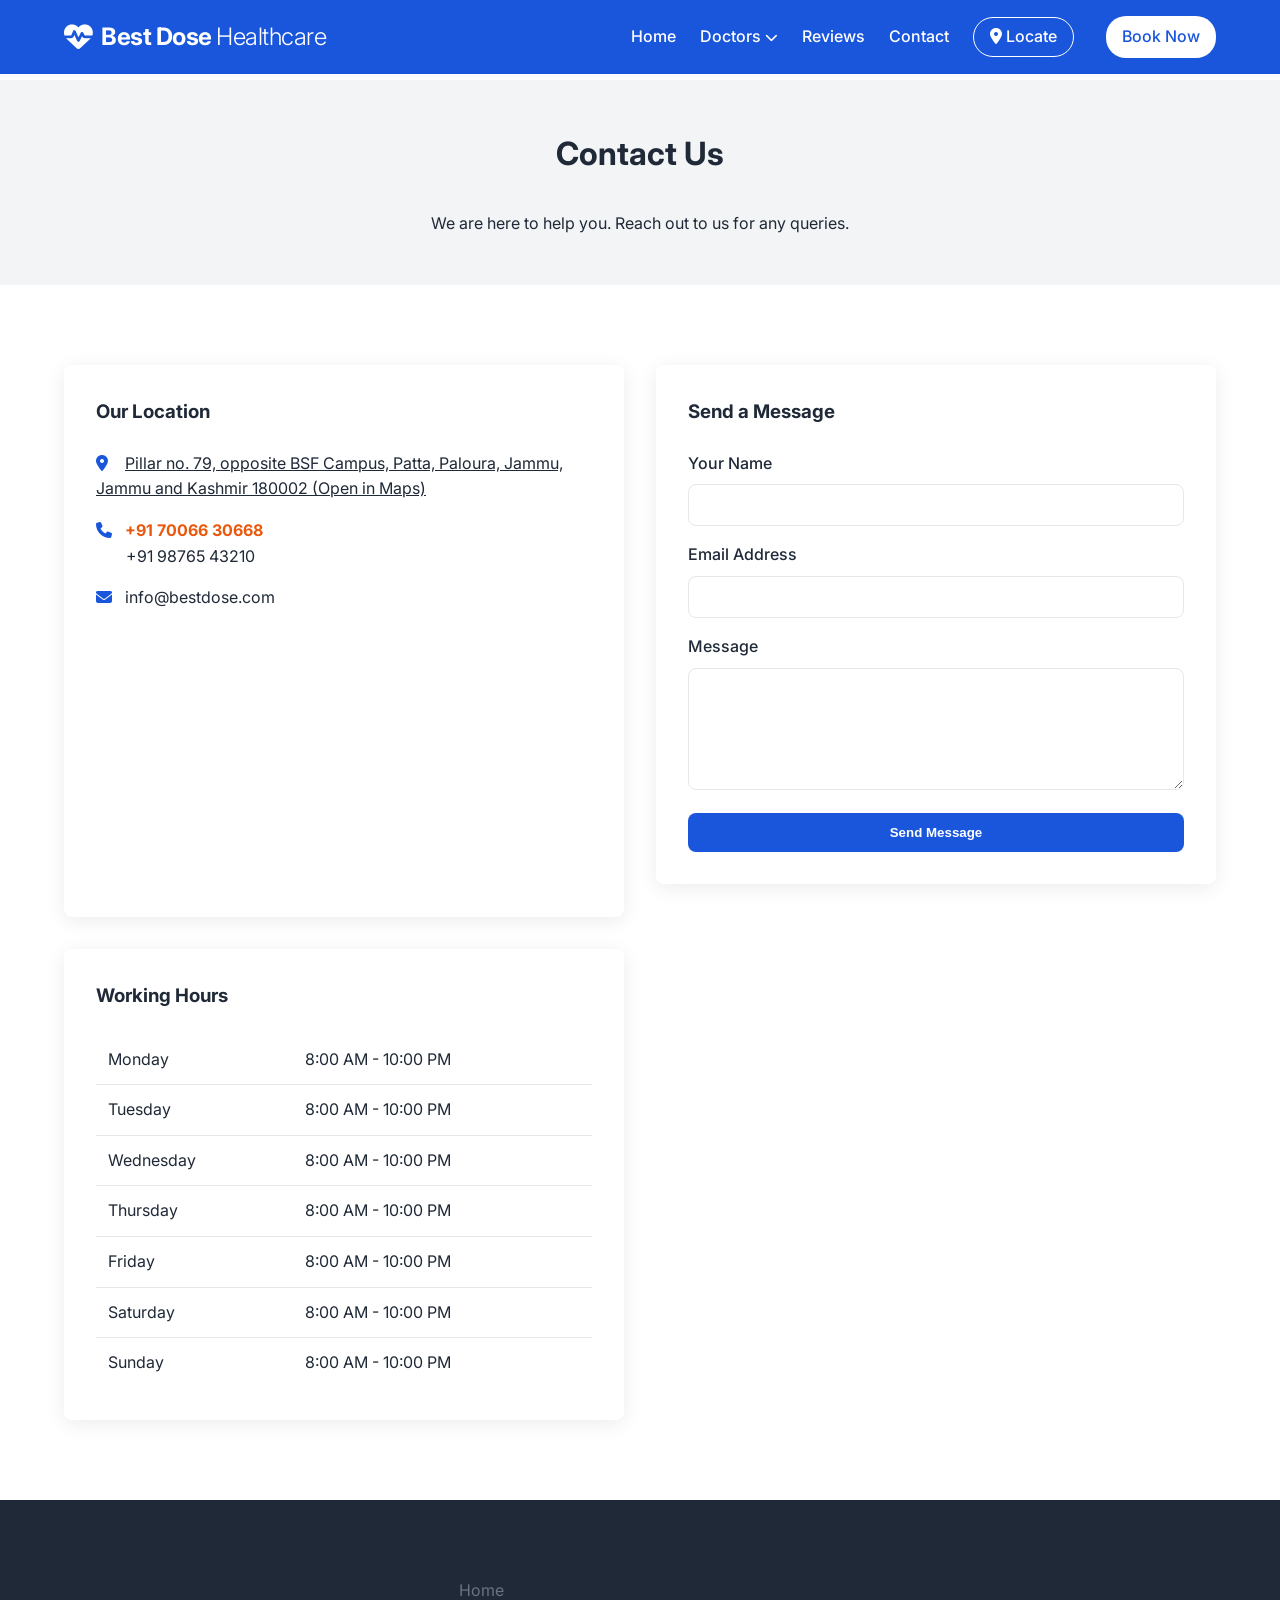
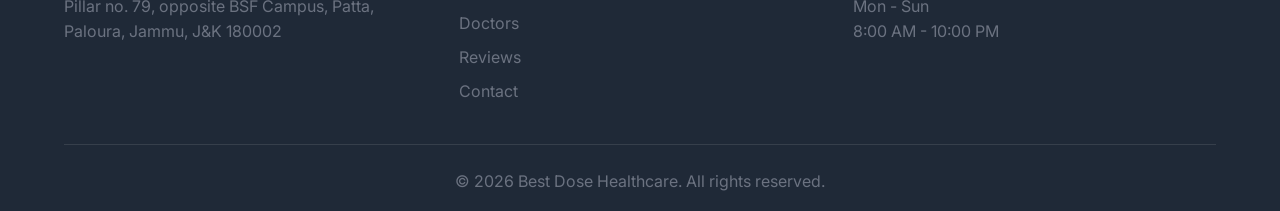
==== contact.html @ 313eac24 "add project files" ====
<!DOCTYPE html>
<html lang="en">
<head>
    <meta charset="UTF-8">
    <meta name="viewport" content="width=device-width, initial-scale=1.0">
    <title>Best Dose Healthcare | Contact Us</title>
    <link rel="stylesheet" href="styles.css">
    <link rel="stylesheet" href="https://cdnjs.cloudflare.com/ajax/libs/font-awesome/6.4.0/css/all.min.css">
</head>
<body style="padding-top: 80px;">

    <!-- Navigation -->
    <nav class="navbar" style="background: var(--primary); color: white;">
        <div class="container">
            <div class="logo" style="color: white;">
                <i class="fa-solid fa-heart-pulse logo-icon"></i>
                <span class="logo-text">Best Dose <span class="fw-light">Healthcare</span></span>
            </div>
            <button class="menu-toggle" aria-label="Toggle navigation">
                <i class="fa-solid fa-bars" style="color: white;"></i>
            </button>
            <div class="links">
                <a href="index.html">Home</a>
                <div class="dropdown">
                    <a href="doctors.html" class="dropbtn">Doctors <i class="fa-solid fa-chevron-down" style="font-size: 0.8rem;"></i></a>
                    <div class="dropdown-content">
                        <a href="doctors.html?doc=anjali">Dr. Anjali Verma (Gynecology)</a>
                        <a href="doctors.html?doc=sunita">Dr. Sunita Gupta (Physician)</a>
                        <a href="doctors.html?doc=rajesh">Dr. Rajesh Verma (Pediatrics)</a>
                        <a href="doctors.html?doc=anil">Dr. Anil Sharma (ENT)</a>
                        <a href="doctors.html?doc=amit">Dr. Amit Kumar (Urology)</a>
                        <a href="doctors.html?doc=vikas">Dr. Vikas Singh (Surgeon)</a>
                        <a href="doctors.html?doc=priya">Dr. Priya Singh (Physiotherapy)</a>
                    </div>
                </div>
                <a href="reviews.html">Reviews</a>
                <a href="contact.html">Contact</a>
                <a href="https://maps.app.goo.gl/DbcS8rqPHViiDvPK7" target="_blank" class="btn btn-locate" style="background: transparent; color: white; border: 1px solid white;"><i class="fa-solid fa-location-dot"></i> Locate</a>
                <a href="doctors.html" class="btn btn-book" style="background: white; color: var(--primary);">Book Now</a>
            </div>
        </div>
    </nav>

    <!-- Header -->
    <section class="bg-light" style="padding: 3rem 0;">
        <div class="container text-center fade-in">
            <h2>Contact Us</h2>
            <p>We are here to help you. Reach out to us for any queries.</p>
        </div>
    </section>

    <!-- Contact Section -->
    <section class="container">
        <div class="contact-grid">
            
            <!-- Left Side: Info & Hours -->
            <div class="fade-in">
                <div class="card" style="margin-bottom: 2rem;">
                    <h3 style="margin-bottom:1.5rem;">Our Location</h3>
                    <p style="margin-bottom: 1rem;">
                        <i class="fa-solid fa-location-dot" style="color:var(--primary); width:20px; margin-right:5px;"></i>
                        <a href="https://maps.app.goo.gl/DbcS8rqPHViiDvPK7" target="_blank" style="color: var(--text); text-decoration: underline;">
                            Pillar no. 79, opposite BSF Campus, Patta, Paloura, Jammu, Jammu and Kashmir 180002 (Open in Maps)
                        </a>
                    </p>
                    <p style="margin-bottom: 1rem;">
                        <i class="fa-solid fa-phone" style="color:var(--primary); width:20px; margin-right:5px;"></i>
                        <span style="font-weight: 700; color: #ea580c;">+91 70066 30668</span> <br>
                        <span style="margin-left: 30px;">+91 98765 43210</span>
                    </p>
                    <p style="margin-bottom: 1.5rem;">
                        <i class="fa-solid fa-envelope" style="color:var(--primary); width:20px; margin-right:5px;"></i>
                        info@bestdose.com
                    </p>

                    <!-- Google Maps Iframe -->
                    <div style="width: 100%; height: 250px; border-radius: 0.5rem; overflow: hidden;">
                        <iframe 
                            src="https://www.google.com/maps/embed?pb=!1m18!1m12!1m3!1d13418.067339798448!2d74.8398124!3d32.7788478!2m3!1f0!2f0!3f0!3m2!1i1024!2i768!4f13.1!3m3!1m2!1s0x391e8432daec0f3d%3A0xcda6b0805ea2cb55!2sPatta%20Paloura%2C%20Jammu%2C%20Jammu%20and%20Kashmir%20180002!5e0!3m2!1sen!2sin!4v1700000000000!5m2!1sen!2sin" 
                            width="100%" height="100%" style="border:0;" allowfullscreen="" loading="lazy" referrerpolicy="no-referrer-when-downgrade">
                        </iframe>
                    </div>
                </div>

                <div class="card">
                    <h3 style="margin-bottom:1.5rem;">Working Hours</h3>
                    <table class="hours-table">
                        <tbody>
                            <tr><td>Monday</td><td>8:00 AM - 10:00 PM</td></tr>
                            <tr><td>Tuesday</td><td>8:00 AM - 10:00 PM</td></tr>
                            <tr><td>Wednesday</td><td>8:00 AM - 10:00 PM</td></tr>
                            <tr><td>Thursday</td><td>8:00 AM - 10:00 PM</td></tr>
                            <tr><td>Friday</td><td>8:00 AM - 10:00 PM</td></tr>
                            <tr><td>Saturday</td><td>8:00 AM - 10:00 PM</td></tr>
                            <tr><td style="border:none;">Sunday</td><td style="border:none;">8:00 AM - 10:00 PM</td></tr>
                        </tbody>
                    </table>
                </div>
            </div>

            <!-- Right Side: Contact Form -->
            <div class="fade-in" style="transition-delay: 0.2s;">
                <div class="card">
                    <h3 style="margin-bottom:1.5rem;">Send a Message</h3>
                    
                    <form id="contactForm">
                        <div class="form-group">
                            <label>Your Name</label>
                            <input type="text" class="form-control" required>
                        </div>
                        <div class="form-group">
                            <label>Email Address</label>
                            <input type="email" class="form-control" required>
                        </div>
                        <div class="form-group">
                            <label>Message</label>
                            <textarea class="form-control" rows="6" required></textarea>
                        </div>
                        <p id="formMessage" style="display:none; margin-bottom:1rem;"></p>
                        <button type="submit" class="btn" style="width: 100%;">Send Message</button>
                    </form>
                </div>
            </div>
            
        </div>
    </section>

    <!-- Footer -->
    <footer>
        <div class="container">
            <div class="footer-grid">
                <div>
                    <h3>Best Dose Healthcare</h3>
                    <p style="color: var(--text-light); margin-top: 1rem;">Pillar no. 79, opposite BSF Campus, Patta, Paloura, Jammu, J&K 180002</p>
                </div>
                <div class="footer-links">
                    <h3>Quick Links</h3>
                    <a href="index.html">Home</a>
                    <a href="doctors.html">Doctors</a>
                    <a href="reviews.html">Reviews</a>
                    <a href="contact.html">Contact</a>
                </div>
                <div>
                    <h3>Hours</h3>
                    <p style="color: var(--text-light); margin-top: 1rem;">Mon - Sun</p>
                    <p style="color: var(--text-light);">8:00 AM - 10:00 PM</p>
                </div>
            </div>
            <div class="text-center" style="border-top: 1px solid rgba(255,255,255,0.1); padding-top: 1.5rem; color: var(--text-light);">
                &copy; 2026 Best Dose Healthcare. All rights reserved.
            </div>
        </div>
    </footer>

    <script src="script.js"></script>
</body>
</html>
---- styles.css ----
@import url('https://fonts.googleapis.com/css2?family=Inter:wght@300;400;500;600;700&display=swap');

:root {
  --primary: #1a56db;
  --white: #ffffff;
  --text: #1f2937;
  --text-light: #6b7280;
  --bg: #f3f4f6;
  --card-shadow: 0 4px 20px rgba(0, 0, 0, 0.08);
  --border: #e5e7eb;
}

html {
  scroll-behavior: smooth;
}

* {
  margin: 0;
  padding: 0;
  box-sizing: border-box;
}

body {
  font-family: 'Inter', sans-serif;
  color: var(--text);
  background-color: var(--white);
  line-height: 1.6;
}

/* Typography & Utils */
h1, h2, h3 { font-weight: 700; color: var(--text); }
h2 { font-size: 2rem; margin-bottom: 2rem; text-align: center; }
a { text-decoration: none; color: inherit; }
.container { width: 90%; max-width: 1200px; margin: 0 auto; }
section { padding: 5rem 0; }
.bg-light { background-color: var(--bg); }

/* Buttons */
.btn {
  display: inline-block;
  padding: 0.75rem 1.5rem;
  background-color: var(--primary);
  color: var(--white);
  border: none;
  border-radius: 0.5rem;
  font-weight: 600;
  cursor: pointer;
  transition: all 0.3s ease;
  text-align: center;
}
.btn:hover { background-color: #1e40af; transform: translateY(-2px); }

/* Navbar */
.navbar {
  position: fixed;
  top: 0; width: 100%;
  padding: 1rem 0;
  z-index: 1000;
  background: transparent;
  transition: all 0.3s ease;
}

/* Dropdown Navbar Styles */
.dropdown {
  position: relative;
  display: inline-block;
}
.dropdown-content {
  display: none;
  position: absolute;
  background-color: var(--white);
  min-width: 260px;
  box-shadow: 0 8px 16px rgba(0,0,0,0.1);
  border-radius: 0.5rem;
  z-index: 1001;
  top: 100%;
  left: 0;
  overflow: hidden;
  border: 1px solid var(--border);
}
.dropdown-content a {
  color: var(--text) !important;
  padding: 12px 16px;
  text-decoration: none;
  display: block;
  font-weight: 500;
  font-size: 0.95rem;
  transition: background 0.3s;
}
.dropdown-content a:hover {
  background-color: var(--bg);
  color: var(--primary) !important;
}
.dropdown:hover .dropdown-content {
  display: block;
}
.navbar.scrolled {
  background: var(--primary);
  box-shadow: var(--card-shadow);
  color: var(--white);
}
.navbar .container {
  display: flex; justify-content: space-between; align-items: center;
}
.navbar .logo { display: flex; align-items: center; gap: 0.5rem; font-size: 1.5rem; font-weight: 700; color: var(--primary); }
.navbar .logo-icon { font-size: 1.8rem; }
.navbar .logo-text { letter-spacing: -0.02em; }
.navbar .fw-light { font-weight: 300; }
.navbar.scrolled .logo, .navbar.scrolled .logo-icon { color: var(--white); }
.navbar .links { display: flex; align-items: center; gap: 1.5rem; transition: max-height 0.4s ease-in-out; }
.navbar .links a { font-weight: 500; transition: color 0.3s; }
.navbar .links a:hover { color: var(--primary); }
.navbar.scrolled .links a:hover { color: #d1d5db; }
.navbar .btn-book { background: var(--primary); color: var(--white); border-radius: 20px; padding: 0.5rem 1rem;}
.navbar.scrolled .btn-book { background: var(--white); color: var(--primary); }
.navbar .btn-locate { background: transparent; color: var(--primary); border: 1px solid var(--primary); border-radius: 20px; padding: 0.4rem 1rem; margin-right: 0.5rem; }
.navbar .btn-locate:hover { background: rgba(26, 86, 219, 0.1); }
.navbar.scrolled .btn-locate { color: var(--white); border-color: var(--white); }
.navbar.scrolled .btn-locate:hover { background: rgba(255, 255, 255, 0.1); }

/* Hamburger Menu Toggle */
.menu-toggle {
  display: none;
  background: none;
  border: none;
  font-size: 1.8rem;
  color: var(--primary);
  cursor: pointer;
}
.navbar.scrolled .menu-toggle { color: var(--white); }

/* Mobile Menu Layout */
@media (max-width: 768px) {
  .menu-toggle { display: block; }
  .navbar .links {
    position: absolute;
    top: 100%;
    left: 0;
    width: 100%;
    background: var(--white);
    flex-direction: column;
    gap: 1rem;
    padding: 0;
    max-height: 0;
    overflow: hidden;
    box-shadow: 0 10px 15px -3px rgba(0, 0, 0, 0.1);
  }
  .navbar.scrolled .links { background: var(--primary); }
  
  .navbar .links.open {
    padding: 1.5rem 0;
    max-height: 500px;
  }
  .navbar .links a {
    width: 100%;
    text-align: center;
    color: var(--text);
  }
  .navbar.scrolled .links a, .navbar.scrolled .links .btn-locate {
    color: var(--white);
  }
  .navbar .links .btn-book { width: max-content; margin: 0 auto; }
  .navbar .links .btn-locate { width: max-content; margin: 0 auto; margin-right: auto; }
  .dropdown-content { position: static; box-shadow: none; border: none; background: transparent; }
  .dropdown-content a { text-align: center; padding: 10px; color: var(--text-light) !important; }
  .navbar.scrolled .dropdown-content a { color: var(--white) !important; opacity: 0.9; }
}

/* Animations */
.fade-in {
  opacity: 0;
  transform: translateY(20px);
  transition: opacity 0.6s ease, transform 0.6s ease;
}
.fade-in.visible {
  opacity: 1;
  transform: translateY(0);
}

/* Homepage Hero (Carousel) */
.hero {
  position: relative;
  height: 100vh;
  display: flex; align-items: center; justify-content: center;
  overflow: hidden;
  color: var(--white);
  text-align: center;
}
.hero-bg {
  position: absolute; top: 0; left: 0; width: 100%; height: 100%;
  background-size: cover; background-position: center;
  z-index: -2;
  animation: heroCarousel 15s infinite;
}
.hero-overlay {
  position: absolute; top: 0; left: 0; width: 100%; height: 100%;
  background: rgba(255, 255, 255, 0.6);
  z-index: -1;
}
.hero-content {
  z-index: 1;
  color: var(--text);
  max-width: 800px;
}
.hero-content h1 { font-size: 3.5rem; margin-bottom: 1rem; color: var(--primary);}
@keyframes heroCarousel {
  0%, 33% { background-image: url('https://images.unsplash.com/photo-1579684385127-1ef15d508118?auto=format&fit=crop&q=80'); }
  34%, 66% { background-image: url('https://images.unsplash.com/photo-1638202993928-7267aad84c31?auto=format&fit=crop&q=80'); }
  67%, 100% { background-image: url('https://images.unsplash.com/photo-1519494026892-80bbd2d6fd0d?auto=format&fit=crop&q=80'); }
}

/* Promo Badges */
.header-promo {
  padding: 0.5rem 1.25rem;
  border-radius: 9999px;
  font-weight: 600;
  font-size: 0.95rem;
  letter-spacing: 0.02em;
  color: var(--white);
  box-shadow: 0 4px 15px rgba(0, 0, 0, 0.2);
  display: inline-flex;
  align-items: center;
  gap: 0.5rem;
  backdrop-filter: blur(5px);
}
.header-promo.gradient-green {
  background: linear-gradient(135deg, rgba(16, 185, 129, 0.9), rgba(5, 150, 105, 0.9));
  border: 1px solid rgba(52, 211, 153, 0.5);
  animation: pulse-promo 2.5s infinite;
}
.header-promo.gradient-orange {
  background: linear-gradient(135deg, rgba(249, 115, 22, 0.9), rgba(234, 88, 12, 0.9));
  border: 1px solid rgba(251, 146, 60, 0.5);
}

@keyframes pulse-promo {
  0% { transform: scale(1); box-shadow: 0 0 0 0 rgba(16, 185, 129, 0.4); }
  50% { transform: scale(1.05); box-shadow: 0 0 0 8px rgba(16, 185, 129, 0); }
  100% { transform: scale(1); box-shadow: 0 0 0 0 rgba(16, 185, 129, 0); }
}

/* Homepage Info Strip */
.info-strip {
  display: grid;
  grid-template-columns: repeat(3, 1fr);
  gap: 2rem;
  margin-top: -50px;
  position: relative;
  z-index: 10;
}
.info-card {
  background: var(--white);
  padding: 2rem;
  border-radius: 0.5rem;
  box-shadow: var(--card-shadow);
  text-align: center;
}
.info-card i { font-size: 2rem; color: var(--primary); margin-bottom: 1rem; }

/* Grid Layouts (Services, Doctors) */
.grid {
  display: grid;
  grid-template-columns: repeat(auto-fit, minmax(280px, 1fr));
  gap: 2rem;
}
.card {
  background: var(--white);
  border-radius: 0.5rem;
  overflow: hidden;
  box-shadow: var(--card-shadow);
  transition: transform 0.3s ease;
  padding: 2rem;
}
.card:hover { transform: translateY(-5px); }
.card-title { font-size: 1.25rem; font-weight: 600; margin-bottom: 0.5rem; }

/* Filter Tabs */
.filter-tabs {
  display: flex; justify-content: center; gap: 1rem; margin-bottom: 2rem; flex-wrap: wrap;
}
.filter-btn {
  padding: 0.5rem 1.5rem;
  border-radius: 9999px;
  background: var(--white);
  border: 1px solid var(--border);
  cursor: pointer;
  transition: all 0.3s;
}
.filter-btn.active, .filter-btn:hover {
  background: var(--primary); color: var(--white); border-color: var(--primary);
}

/* Doctor Card specific */
.doc-card { text-align: center; }
.doc-avatar { width: 100px; height: 100px; border-radius: 50%; background: var(--bg); margin: 0 auto 1rem; display: flex; align-items: center; justify-content: center; color: var(--text-light); }
.doc-tag { display: inline-block; padding: 0.25rem 0.75rem; background: #e0e7ff; color: var(--primary); border-radius: 9999px; font-size: 0.875rem; margin-bottom: 0.5rem; }

/* Review Card */
.review-card { 
  border-top: 4px solid #10b981; 
  background: linear-gradient(to bottom right, #ffffff, #f0fdf4); 
  padding: 1.5rem; 
  margin-bottom: 1rem; 
  box-shadow: 0 4px 10px rgba(16, 185, 129, 0.1); 
  border-radius: 0.5rem; 
  animation: slideIn 0.5s ease-out; 
}
@keyframes slideIn { from { opacity: 0; transform: translateX(-20px); } to { opacity: 1; transform: translateX(0); } }
.stars svg { width: 20px; height: 20px; fill: #fbbf24; }

/* Interactive Star Widget */
.star-widget { display: flex; gap: 0.5rem; font-size: 1.5rem; color: #d1d5db; cursor: pointer; }
.star-widget .star.active { color: #fbbf24; }

/* Forms */
.form-group { margin-bottom: 1rem; }
.form-group label { display: block; margin-bottom: 0.5rem; font-weight: 500; }
.form-control { width: 100%; padding: 0.75rem; border: 1px solid var(--border); border-radius: 0.5rem; font-family: inherit; }
.form-control:focus { outline: none; border-color: var(--primary); }

/* Modal */
.modal { display: none; position: fixed; top: 0; left: 0; width: 100%; height: 100%; background: rgba(0,0,0,0.5); z-index: 1001; align-items: center; justify-content: center; }
.modal.active { display: flex; }
.modal-content { background: var(--white); padding: 2rem; border-radius: 0.5rem; width: 90%; max-width: 500px; position: relative; }
.close-btn { position: absolute; top: 1rem; right: 1rem; font-size: 1.5rem; cursor: pointer; background: none; border: none; }

/* Toast */
.toast { position: fixed; bottom: 2rem; right: 2rem; background: #10b981; color: var(--white); padding: 1rem 2rem; border-radius: 0.5rem; transform: translateY(100px); opacity: 0; transition: all 0.3s; z-index: 1002; }
.toast.show { transform: translateY(0); opacity: 1; }

/* Contact Page elements */
.contact-grid { display: grid; grid-template-columns: 1fr 1fr; gap: 2rem; }
.hours-table { width: 100%; border-collapse: collapse; }
.hours-table th, .hours-table td { padding: 0.75rem; border-bottom: 1px solid var(--border); text-align: left; }

/* Footer */
footer { background: var(--text); color: var(--white); padding: 3rem 0 1rem; }
.footer-grid { display: grid; grid-template-columns: repeat(auto-fit, minmax(200px, 1fr)); gap: 2rem; margin-bottom: 2rem; }
.footer-links a { display: block; color: var(--text-light); margin-bottom: 0.5rem; }
.footer-links a:hover { color: var(--white); }
.text-center { text-align: center; }

/* Responsive Grid */
@media (max-width: 768px) {
  .info-strip { grid-template-columns: 1fr; margin-top: 2rem; }
  .contact-grid { grid-template-columns: 1fr; }
  .hero-content h1 { font-size: 2.5rem; }
}
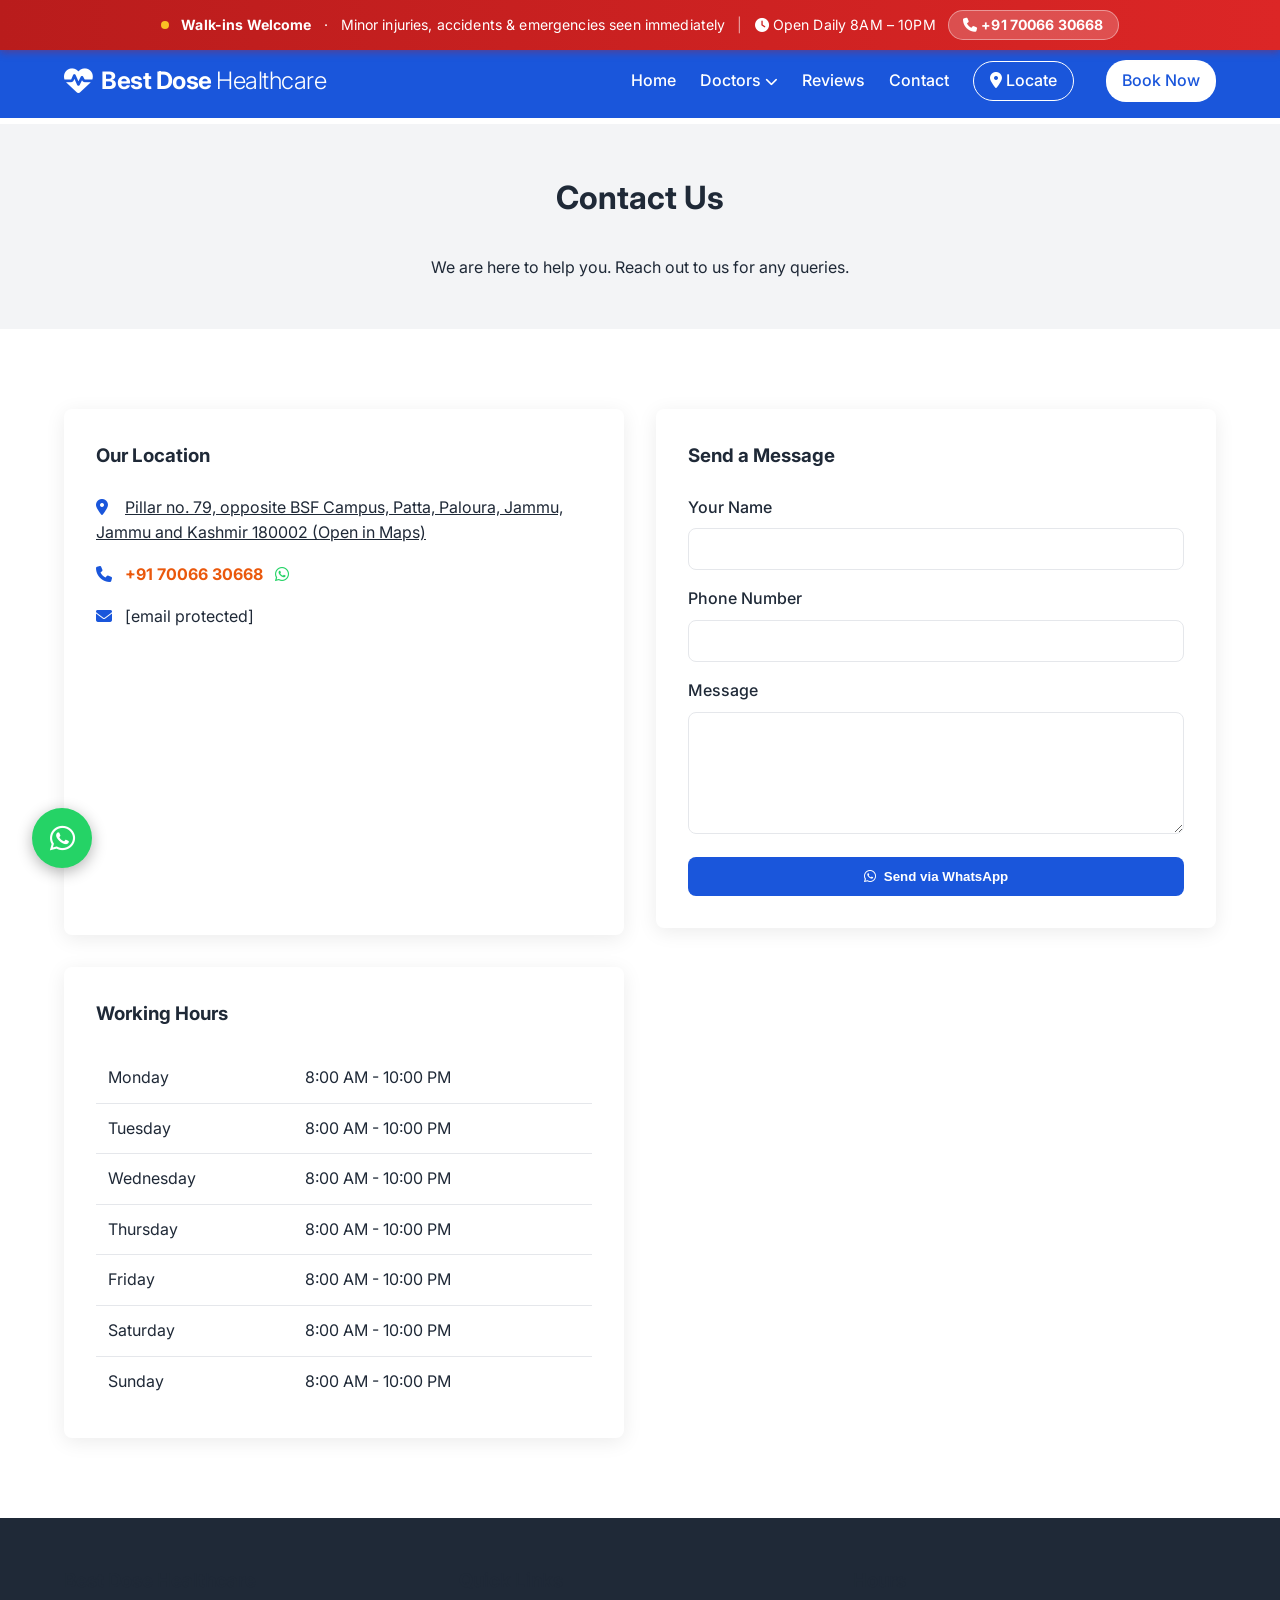
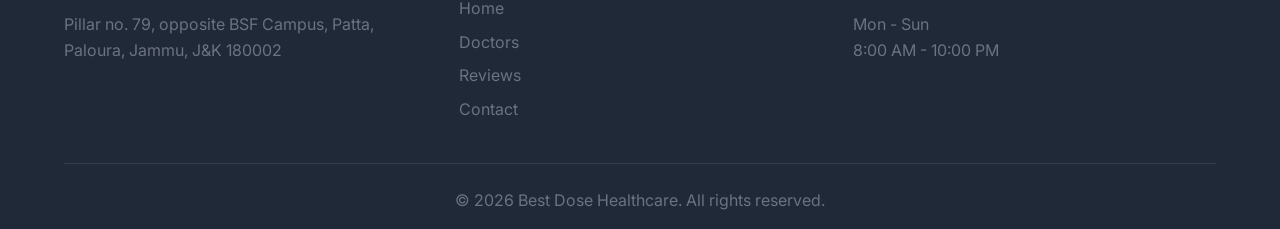
==== commit 2b2116b1: "added new files" ====
--- a/contact.html
+++ b/contact.html
@@ -4,10 +4,29 @@
     <meta charset="UTF-8">
     <meta name="viewport" content="width=device-width, initial-scale=1.0">
     <title>Best Dose Healthcare | Contact Us</title>
+    <meta name="description" content="Contact Best Dose Healthcare at Pillar 79, Patta Paloura, Jammu. Call +91 70066 30668. Open every day 8AM to 10PM. Get directions and send us a message.">
+    <meta name="keywords" content="contact Best Dose Healthcare, pharmacy Patta Paloura Jammu, clinic contact Jammu, directions polyclinic Jammu">
+    <meta property="og:title" content="Contact Best Dose Healthcare | Patta Paloura, Jammu">
+    <meta property="og:description" content="Reach Best Dose Healthcare at Pillar 79, Patta Paloura, Jammu. Call +91 70066 30668. Open daily 8AM–10PM.">
+    <meta property="og:image" content="https://images.unsplash.com/photo-1579684385127-1ef15d508118?auto=format&fit=crop&w=1200&q=80">
+    <meta property="og:type" content="website">
     <link rel="stylesheet" href="styles.css">
     <link rel="stylesheet" href="https://cdnjs.cloudflare.com/ajax/libs/font-awesome/6.4.0/css/all.min.css">
 </head>
-<body style="padding-top: 80px;">
+<body style="padding-top: 124px;">
+
+    <!-- Walk-in Emergency Banner -->
+    <div class="walkin-banner">
+        <div class="container" style="display:flex; align-items:center; justify-content:center; gap:0.75rem; flex-wrap:wrap;">
+            <span class="walkin-dot"></span>
+            <span><strong>Walk-ins Welcome</strong> &nbsp;&nbsp;·&nbsp;&nbsp; Minor injuries, accidents & emergencies seen immediately</span>
+            <span style="opacity:0.6;">|</span>
+            <span><i class="fa-solid fa-clock" style="margin-right:4px;"></i>Open Daily 8AM – 10PM</span>
+            <a href="tel:+917006630668" style="background:rgba(255,255,255,0.2); color:white; padding:0.2rem 0.9rem; border-radius:9999px; font-weight:700; text-decoration:none; border:1px solid rgba(255,255,255,0.4);">
+                <i class="fa-solid fa-phone" style="margin-right:4px;"></i>+91 70066 30668
+            </a>
+        </div>
+    </div>
 
     <!-- Navigation -->
     <nav class="navbar" style="background: var(--primary); color: white;">
@@ -65,12 +84,14 @@
                     </p>
                     <p style="margin-bottom: 1rem;">
                         <i class="fa-solid fa-phone" style="color:var(--primary); width:20px; margin-right:5px;"></i>
-                        <span style="font-weight: 700; color: #ea580c;">+91 70066 30668</span> <br>
-                        <span style="margin-left: 30px;">+91 98765 43210</span>
+                        <span style="font-weight: 700; color: #ea580c;">
+                            <a href="tel:+917006630668" style="color:#ea580c; text-decoration:none;">+91 70066 30668</a>
+                            <a href="https://wa.me/917006630668" target="_blank" style="margin-left:8px; color:#25d366;"><i class="fa-brands fa-whatsapp"></i></a>
+                        </span>
                     </p>
                     <p style="margin-bottom: 1.5rem;">
                         <i class="fa-solid fa-envelope" style="color:var(--primary); width:20px; margin-right:5px;"></i>
-                        info@bestdose.com
+                        <a href="/cdn-cgi/l/email-protection" class="__cf_email__" data-cfemail="eb82858d84ab898e989f8f84988ec5888486">[email&#160;protected]</a>
                     </p>
 
                     <!-- Google Maps Iframe -->
@@ -106,18 +127,19 @@
                     <form id="contactForm">
                         <div class="form-group">
                             <label>Your Name</label>
-                            <input type="text" class="form-control" required>
+                            <input type="text" id="contactName" class="form-control" required>
                         </div>
                         <div class="form-group">
-                            <label>Email Address</label>
-                            <input type="email" class="form-control" required>
+                            <label>Phone Number</label>
+                            <input type="tel" id="contactPhone" class="form-control" required>
                         </div>
                         <div class="form-group">
                             <label>Message</label>
-                            <textarea class="form-control" rows="6" required></textarea>
+                            <textarea id="contactMessage" class="form-control" rows="6" required></textarea>
                         </div>
-                        <p id="formMessage" style="display:none; margin-bottom:1rem;"></p>
-                        <button type="submit" class="btn" style="width: 100%;">Send Message</button>
+                        <button type="submit" class="btn" style="width: 100%;">
+                            <i class="fa-brands fa-whatsapp" style="margin-right:0.5rem;"></i>Send via WhatsApp
+                        </button>
                     </form>
                 </div>
             </div>
@@ -152,6 +174,15 @@
         </div>
     </footer>
 
+    <!-- Floating WhatsApp Button -->
+    <a href="https://wa.me/917006630668?text=Hello%2C%20I%20would%20like%20to%20enquire%20about%20Best%20Dose%20Healthcare."
+       target="_blank"
+       title="Chat with us on WhatsApp"
+       style="position:fixed; bottom:2rem; left:2rem; background:#25d366; color:white; border-radius:50%; width:60px; height:60px; display:flex; align-items:center; justify-content:center; font-size:1.8rem; box-shadow:0 4px 15px rgba(0,0,0,0.3); z-index:9999; transition: transform 0.3s ease;"
+       onmouseover="this.style.transform='scale(1.1)'" onmouseout="this.style.transform='scale(1)'" >
+      <i class="fa-brands fa-whatsapp"></i>
+    </a>
+
     <script src="script.js"></script>
 </body>
-</html>
+</html>
--- a/styles.css
+++ b/styles.css
@@ -194,15 +194,16 @@
 }
 .hero-overlay {
   position: absolute; top: 0; left: 0; width: 100%; height: 100%;
-  background: rgba(255, 255, 255, 0.6);
+  background: linear-gradient(to bottom, rgba(255,255,255,0.08) 0%, rgba(255,255,255,0.30) 100%);
   z-index: -1;
 }
 .hero-content {
   z-index: 1;
-  color: var(--text);
+  color: var(--white);
   max-width: 800px;
 }
-.hero-content h1 { font-size: 3.5rem; margin-bottom: 1rem; color: var(--primary);}
+.hero-content h1 { font-size: 3.5rem; margin-bottom: 1rem; color: var(--white); text-shadow: 0 2px 8px rgba(0,0,0,0.4);}
+.hero-content p { text-shadow: 0 1px 4px rgba(0,0,0,0.3); }
 @keyframes heroCarousel {
   0%, 33% { background-image: url('https://images.unsplash.com/photo-1579684385127-1ef15d508118?auto=format&fit=crop&q=80'); }
   34%, 66% { background-image: url('https://images.unsplash.com/photo-1638202993928-7267aad84c31?auto=format&fit=crop&q=80'); }
@@ -239,24 +240,6 @@
   100% { transform: scale(1); box-shadow: 0 0 0 0 rgba(16, 185, 129, 0); }
 }
 
-/* Homepage Info Strip */
-.info-strip {
-  display: grid;
-  grid-template-columns: repeat(3, 1fr);
-  gap: 2rem;
-  margin-top: -50px;
-  position: relative;
-  z-index: 10;
-}
-.info-card {
-  background: var(--white);
-  padding: 2rem;
-  border-radius: 0.5rem;
-  box-shadow: var(--card-shadow);
-  text-align: center;
-}
-.info-card i { font-size: 2rem; color: var(--primary); margin-bottom: 1rem; }
-
 /* Grid Layouts (Services, Doctors) */
 .grid {
   display: grid;
@@ -318,11 +301,10 @@
 .form-control { width: 100%; padding: 0.75rem; border: 1px solid var(--border); border-radius: 0.5rem; font-family: inherit; }
 .form-control:focus { outline: none; border-color: var(--primary); }
 
-/* Modal */
-.modal { display: none; position: fixed; top: 0; left: 0; width: 100%; height: 100%; background: rgba(0,0,0,0.5); z-index: 1001; align-items: center; justify-content: center; }
-.modal.active { display: flex; }
-.modal-content { background: var(--white); padding: 2rem; border-radius: 0.5rem; width: 90%; max-width: 500px; position: relative; }
-.close-btn { position: absolute; top: 1rem; right: 1rem; font-size: 1.5rem; cursor: pointer; background: none; border: none; }
+@keyframes pulse-dot {
+  0%, 100% { opacity: 1; transform: scale(1); }
+  50% { opacity: 0.5; transform: scale(1.4); }
+}
 
 /* Toast */
 .toast { position: fixed; bottom: 2rem; right: 2rem; background: #10b981; color: var(--white); padding: 1rem 2rem; border-radius: 0.5rem; transform: translateY(100px); opacity: 0; transition: all 0.3s; z-index: 1002; }
@@ -340,6 +322,150 @@
 .footer-links a:hover { color: var(--white); }
 .text-center { text-align: center; }
 
+/* Walk-in Emergency Banner */
+.walkin-banner {
+  position: fixed;
+  top: 0; left: 0; width: 100%;
+  background: linear-gradient(90deg, #b91c1c 0%, #dc2626 50%, #b91c1c 100%);
+  background-size: 200% 100%;
+  animation: banner-shimmer 4s ease infinite;
+  color: white;
+  font-size: 0.88rem;
+  padding: 0.6rem 0;
+  z-index: 1100;
+  text-align: center;
+  letter-spacing: 0.01em;
+  box-shadow: 0 2px 8px rgba(185,28,28,0.4);
+}
+@keyframes banner-shimmer {
+  0%, 100% { background-position: 0% 0%; }
+  50% { background-position: 100% 0%; }
+}
+.walkin-dot {
+  display: inline-block;
+  width: 8px; height: 8px;
+  background: #fbbf24;
+  border-radius: 50%;
+  animation: pulse-dot 1.5s infinite;
+  flex-shrink: 0;
+}
+
+/* Navbar offset for banner */
+.navbar { top: 44px; }
+
+/* Body offset for banner + navbar */
+body { padding-top: 0; }
+.hero { padding-top: 0; }
+
+/* Trust Badges Strip */
+.trust-strip {
+  display: flex;
+  justify-content: center;
+  align-items: stretch;
+  flex-wrap: wrap;
+  gap: 0;
+  background: var(--white);
+  border-radius: 1rem;
+  box-shadow: 0 8px 32px rgba(26,86,219,0.10);
+  margin-top: -52px;
+  position: relative;
+  z-index: 10;
+  overflow: hidden;
+  border: 1px solid rgba(26,86,219,0.08);
+}
+.trust-badge {
+  display: flex;
+  align-items: center;
+  gap: 0.75rem;
+  padding: 1.25rem 1.5rem;
+  flex: 1;
+  min-width: 160px;
+  border-right: 1px solid var(--border);
+  transition: background 0.3s;
+}
+.trust-badge:last-child { border-right: none; }
+.trust-badge:hover { background: #f8faff; }
+.trust-badge i {
+  font-size: 1.5rem;
+  color: var(--primary);
+  flex-shrink: 0;
+}
+.trust-badge span {
+  font-size: 0.875rem;
+  font-weight: 600;
+  line-height: 1.4;
+  color: var(--text);
+}
+.trust-badge small {
+  display: block;
+  font-weight: 400;
+  color: var(--text-light);
+  font-size: 0.78rem;
+}
+
+/* Prescription Flow */
+.prescription-section {
+  padding: 5rem 0;
+  background: linear-gradient(135deg, #eef2ff 0%, #f8faff 60%, #fff7ed 100%);
+}
+.rx-flow {
+  display: flex;
+  align-items: flex-start;
+  justify-content: center;
+  gap: 0;
+  flex-wrap: wrap;
+}
+.rx-step {
+  flex: 1;
+  min-width: 180px;
+  max-width: 220px;
+  text-align: center;
+  padding: 1.5rem 1rem;
+  position: relative;
+}
+.rx-icon {
+  width: 72px; height: 72px;
+  background: var(--primary);
+  border-radius: 50%;
+  display: flex; align-items: center; justify-content: center;
+  margin: 0 auto 1rem;
+  color: white;
+  font-size: 1.6rem;
+  box-shadow: 0 4px 16px rgba(26,86,219,0.25);
+  transition: transform 0.3s;
+}
+.rx-step:hover .rx-icon { transform: translateY(-4px); }
+.rx-num {
+  position: absolute;
+  top: 1rem; right: calc(50% - 42px);
+  width: 22px; height: 22px;
+  background: #fbbf24;
+  color: #1f2937;
+  border-radius: 50%;
+  font-size: 0.75rem;
+  font-weight: 700;
+  display: flex; align-items: center; justify-content: center;
+}
+.rx-step h4 { font-size: 1rem; font-weight: 700; margin-bottom: 0.4rem; color: var(--text); }
+.rx-step p { font-size: 0.875rem; color: var(--text-light); line-height: 1.5; }
+.rx-arrow {
+  display: flex; align-items: center; justify-content: center;
+  color: var(--primary); font-size: 1.2rem; opacity: 0.4;
+  padding-top: 2.2rem;
+  flex-shrink: 0;
+}
+
+@media (max-width: 768px) {
+  .walkin-banner { font-size: 0.78rem; }
+  .navbar { top: 48px; }
+  .trust-strip { flex-direction: column; margin-top: 2rem; }
+  .trust-badge { border-right: none; border-bottom: 1px solid var(--border); }
+  .trust-badge:last-child { border-bottom: none; }
+  .rx-flow { flex-direction: column; align-items: center; }
+  .rx-arrow { transform: rotate(90deg); padding-top: 0; }
+  .rx-step { max-width: 100%; }
+}
+
 /* Responsive Grid */
 @media (max-width: 768px) {
   .info-strip { grid-template-columns: 1fr; margin-top: 2rem; }
